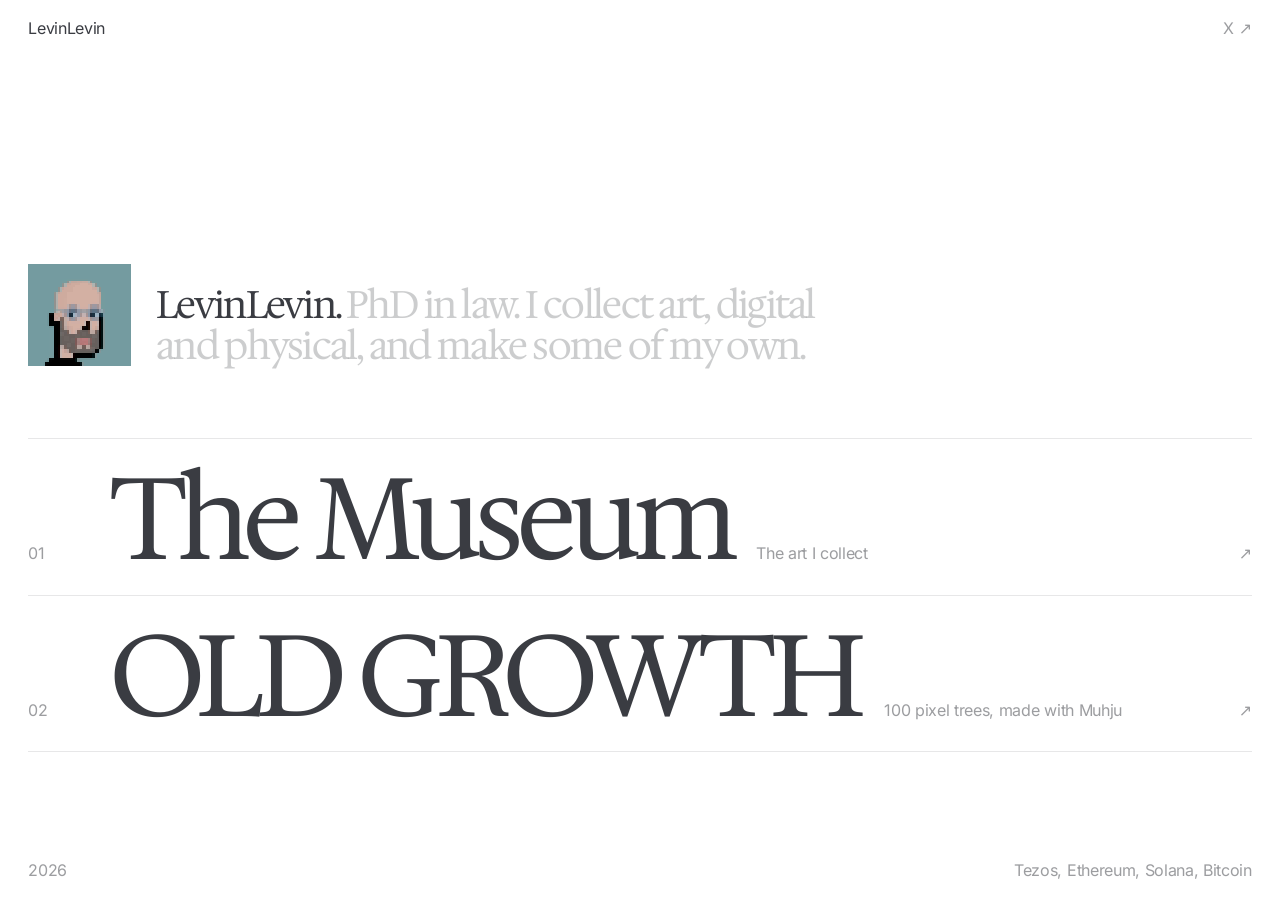
==== index.html @ ade5cfe8 "Fix the room names overlapping their subtitles; plainer copy Co-Authored-By: Claude Opus 5.5 <norepl" ====
<!doctype html>
<html lang="en">
<head>
  <meta charset="utf-8">
  <meta name="viewport" content="width=device-width, initial-scale=1, viewport-fit=cover">
  <title>LevinLevin</title>
  <meta name="description" content="LevinLevin: the art I collect, and OLD GROWTH.">
  <meta name="theme-color" content="#ffffff">
  <meta http-equiv="Content-Security-Policy" content="default-src 'self'; style-src 'self'; font-src 'self'; img-src 'self' data:; script-src 'none'; object-src 'none'; base-uri 'none'; form-action 'none'; upgrade-insecure-requests">
  <meta name="referrer" content="no-referrer">
  <meta property="og:type" content="website">
  <meta property="og:url" content="https://levinlevin.xyz/">
  <link rel="canonical" href="https://levinlevin.xyz/">
  <meta property="og:title" content="LevinLevin">
  <meta property="og:description" content="The art I collect, and OLD GROWTH.">
  <meta property="og:image" content="https://levinlevin.xyz/og.jpg">
  <meta name="twitter:card" content="summary_large_image">
  <meta name="twitter:site" content="@levinlevin__">
  <link rel="icon" type="image/png" href="favicon.png">
  <link rel="apple-touch-icon" href="apple-touch-icon.png">
  <link rel="preload" href="fonts/hedvig-letters-serif-latin-400-normal.woff2" as="font" type="font/woff2" crossorigin>
  <link rel="stylesheet" href="style.css">
</head>
<body>
  <header class="bar">
    <span>LevinLevin</span>
    <a href="https://x.com/levinlevin__" target="_blank" rel="noopener noreferrer">X ↗</a>
  </header>

  <main>
    <div class="who">
      <img class="pfp" src="pfp.png" width="48" height="48" alt="LevinLevin's punk">
      <p class="lede"><span class="ink">LevinLevin.</span> PhD in law. I collect art, digital and physical, and make some of my own.</p>
    </div>

    <ol class="rooms">
      <li>
        <a href="https://museum.levinlevin.xyz/">
          <span class="no">01</span>
          <span class="name">The Museum</span>
          <span class="what">The art I collect</span>
          <span class="go">↗</span>
        </a>
      </li>
      <li>
        <a href="https://oldgrowth.levinlevin.xyz/">
          <span class="no">02</span>
          <span class="name">OLD GROWTH</span>
          <span class="what">100 pixel trees, made with Muhju</span>
          <span class="go">↗</span>
        </a>
      </li>
    </ol>
  </main>

  <footer class="foot">
    <span>2026</span>
    <span>Tezos, Ethereum, Solana, Bitcoin</span>
  </footer>
</body>
</html>
---- style.css ----
@font-face { font-family: 'Inter'; src: url(fonts/inter-latin-wght-normal.woff2) format('woff2'); font-weight: 100 900; font-display: swap; }
@font-face { font-family: 'Hedvig Letters Serif'; src: url(fonts/hedvig-letters-serif-latin-400-normal.woff2) format('woff2'); font-display: swap; }

:root {
  --bg: #ffffff;
  --ink: #3a3c42;
  --mute: rgba(58, 60, 66, 0.5);
  --faint: rgba(58, 60, 66, 0.26);
  --rule: rgba(58, 60, 66, 0.12);
  --gutter: clamp(16px, 2.2vw, 32px);
  --ease: cubic-bezier(.2, .7, .1, 1);
}

* { box-sizing: border-box; }
html { -webkit-text-size-adjust: 100%; }
body {
  margin: 0;
  min-height: 100svh;
  display: grid;
  grid-template-rows: auto 1fr auto;
  background: var(--bg);
  color: var(--ink);
  font-family: 'Inter', ui-sans-serif, system-ui, sans-serif;
  font-size: clamp(16px, 1.25vw, 20px);
  letter-spacing: -0.02em;
  line-height: 1.35;
  -webkit-font-smoothing: antialiased;
}
a { color: inherit; text-decoration: none; }
:focus-visible { outline: 1px solid var(--ink); outline-offset: 4px; }

.bar, .foot {
  display: flex; justify-content: space-between; gap: 16px;
  padding: 18px var(--gutter);
  color: var(--mute);
}
.bar span { color: var(--ink); }
.bar a:hover { color: var(--ink); }

main {
  align-self: end;
  padding: 0 var(--gutter) clamp(48px, 10vh, 120px);
}

.who {
  display: flex; align-items: flex-end; gap: clamp(16px, 2vw, 28px);
  margin: 0 0 clamp(40px, 8vh, 96px);
}
.pfp {
  width: clamp(84px, 8vw, 128px); height: auto; flex: none;
  image-rendering: pixelated;
}
.lede {
  font-family: 'Hedvig Letters Serif', ui-serif, Georgia, serif;
  font-size: clamp(28px, 3vw, 48px);
  letter-spacing: -0.045em;
  line-height: 1.05;
  color: var(--faint);
  margin: 0;
  max-width: 18em;
}
@media (max-width: 560px) { .who { flex-direction: column; align-items: flex-start; } }
.lede .ink { color: var(--ink); }

.rooms { list-style: none; margin: 0; padding: 0; border-top: 1px solid var(--rule); }
.rooms a {
  display: grid;
  grid-template-columns: 3.5em max-content minmax(0, 1fr) auto;
  align-items: baseline;
  gap: clamp(12px, 2vw, 32px);
  padding: clamp(14px, 2.2vw, 28px) 0 clamp(12px, 2vw, 24px);
  border-bottom: 1px solid var(--rule);
  transition: color .35s var(--ease);
}
.no, .what, .go { color: var(--mute); transition: color .35s var(--ease); }
.name {
  font-family: 'Hedvig Letters Serif', ui-serif, Georgia, serif;
  font-size: clamp(48px, 9vw, 168px);
  letter-spacing: -0.06em;
  line-height: .9;
  white-space: nowrap;
}
.what { min-width: 0; }
.go { justify-self: end; transition: transform .5s var(--ease), color .35s var(--ease); }

/* hovering one room quiets the other */
.rooms:hover a { color: var(--faint); }
.rooms:hover a .no, .rooms:hover a .what, .rooms:hover a .go { color: var(--faint); }
.rooms a:hover, .rooms a:hover .no, .rooms a:hover .what, .rooms a:hover .go { color: var(--ink); }
.rooms a:hover .go { transform: translate(.15em, -.15em); }

@media (max-width: 720px) {
  .rooms a { grid-template-columns: 2.4em 1fr auto; row-gap: 6px; }
  .what { grid-column: 2 / -1; }
  .name { font-size: clamp(40px, 12vw, 72px); }
}
@media (prefers-reduced-motion: reduce) { * { transition: none !important; } }
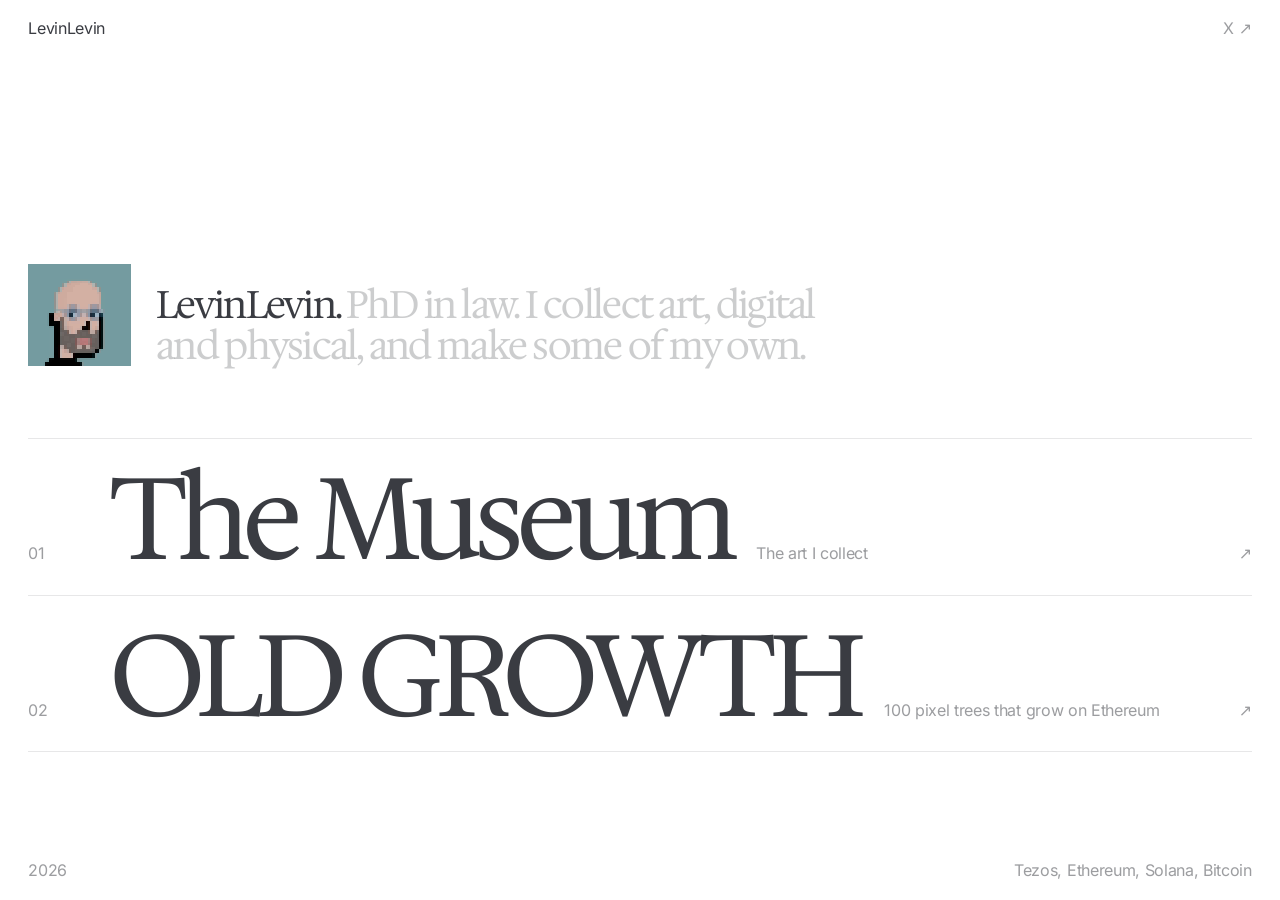
==== commit 612291b5: "OLD GROWTH subtitle: a project by Levin alone Co-Authored-By: Claude Opus 5.5 <noreply@anthropic.com" ====
--- a/index.html
+++ b/index.html
@@ -46,7 +46,7 @@
         <a href="https://oldgrowth.levinlevin.xyz/">
           <span class="no">02</span>
           <span class="name">OLD GROWTH</span>
-          <span class="what">100 pixel trees, made with Muhju</span>
+          <span class="what">100 pixel trees that grow on Ethereum</span>
           <span class="go">↗</span>
         </a>
       </li>
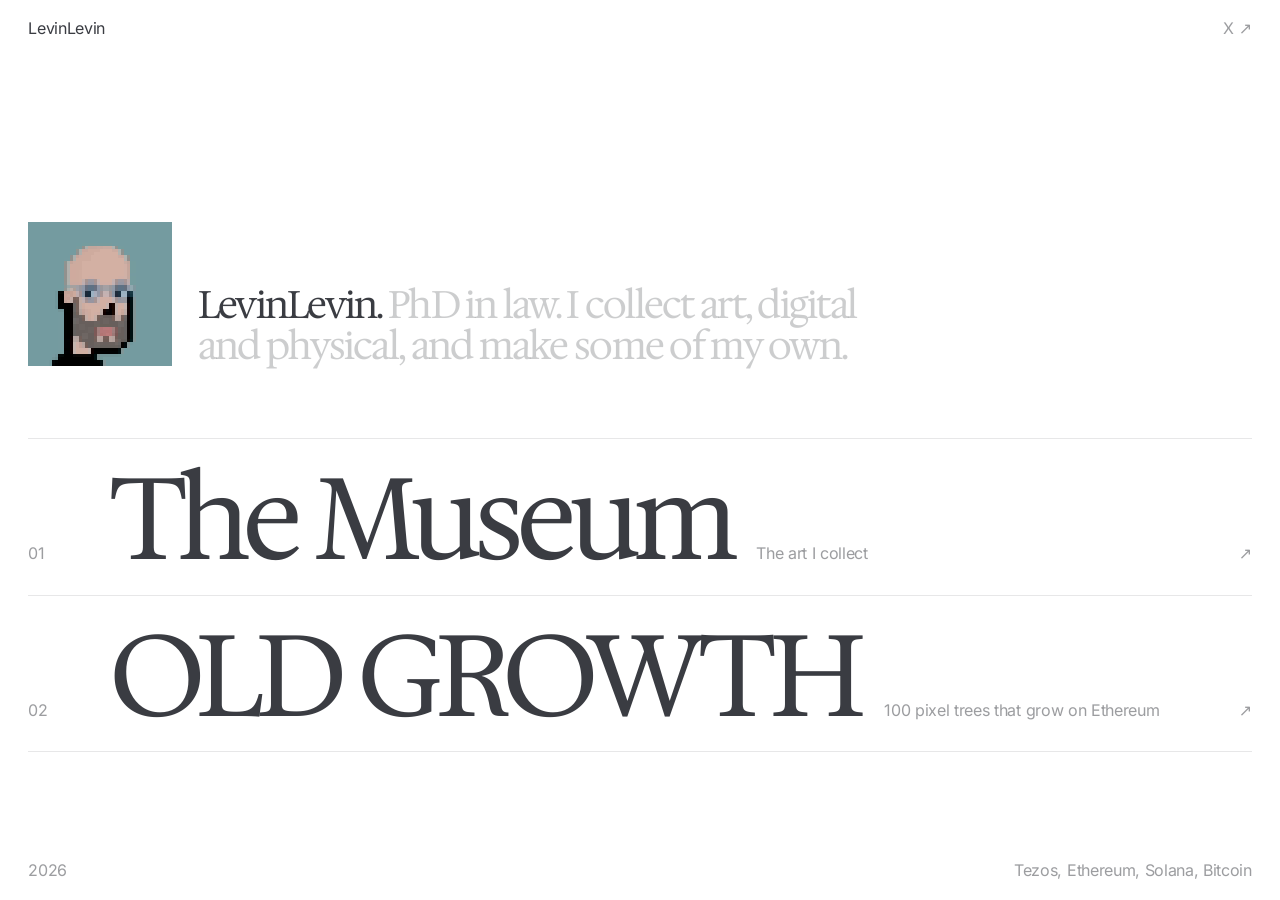
==== commit 8000b550: "Crisp SVG favicon and .ico; pre-scaled punk Co-Authored-By: Claude Opus 5.5 <noreply@anthropic.com>" ====
--- a/index.html
+++ b/index.html
@@ -16,7 +16,8 @@
   <meta property="og:image" content="https://levinlevin.xyz/og.jpg">
   <meta name="twitter:card" content="summary_large_image">
   <meta name="twitter:site" content="@levinlevin__">
-  <link rel="icon" type="image/png" href="favicon.png">
+  <link rel="icon" type="image/svg+xml" href="favicon.svg">
+  <link rel="icon" type="image/png" sizes="192x192" href="favicon.png">
   <link rel="apple-touch-icon" href="apple-touch-icon.png">
   <link rel="preload" href="fonts/hedvig-letters-serif-latin-400-normal.woff2" as="font" type="font/woff2" crossorigin>
   <link rel="stylesheet" href="style.css">
@@ -29,7 +30,7 @@
 
   <main>
     <div class="who">
-      <img class="pfp" src="pfp.png" width="48" height="48" alt="LevinLevin's punk">
+      <img class="pfp" src="pfp@4x.png" width="48" height="48" alt="LevinLevin's punk">
       <p class="lede"><span class="ink">LevinLevin.</span> PhD in law. I collect art, digital and physical, and make some of my own.</p>
     </div>
 
--- a/style.css
+++ b/style.css
@@ -47,9 +47,13 @@
   margin: 0 0 clamp(40px, 8vh, 96px);
 }
 .pfp {
-  width: clamp(84px, 8vw, 128px); height: auto; flex: none;
+  /* whole multiples of the 48px punk, on its own blue-green, so scaling
+     can't leave a light hairline at the edge */
+  width: 96px; height: 96px; flex: none;
+  background: #749ba0;
   image-rendering: pixelated;
 }
+@media (min-width: 1200px) { .pfp { width: 144px; height: 144px; } }
 .lede {
   font-family: 'Hedvig Letters Serif', ui-serif, Georgia, serif;
   font-size: clamp(28px, 3vw, 48px);
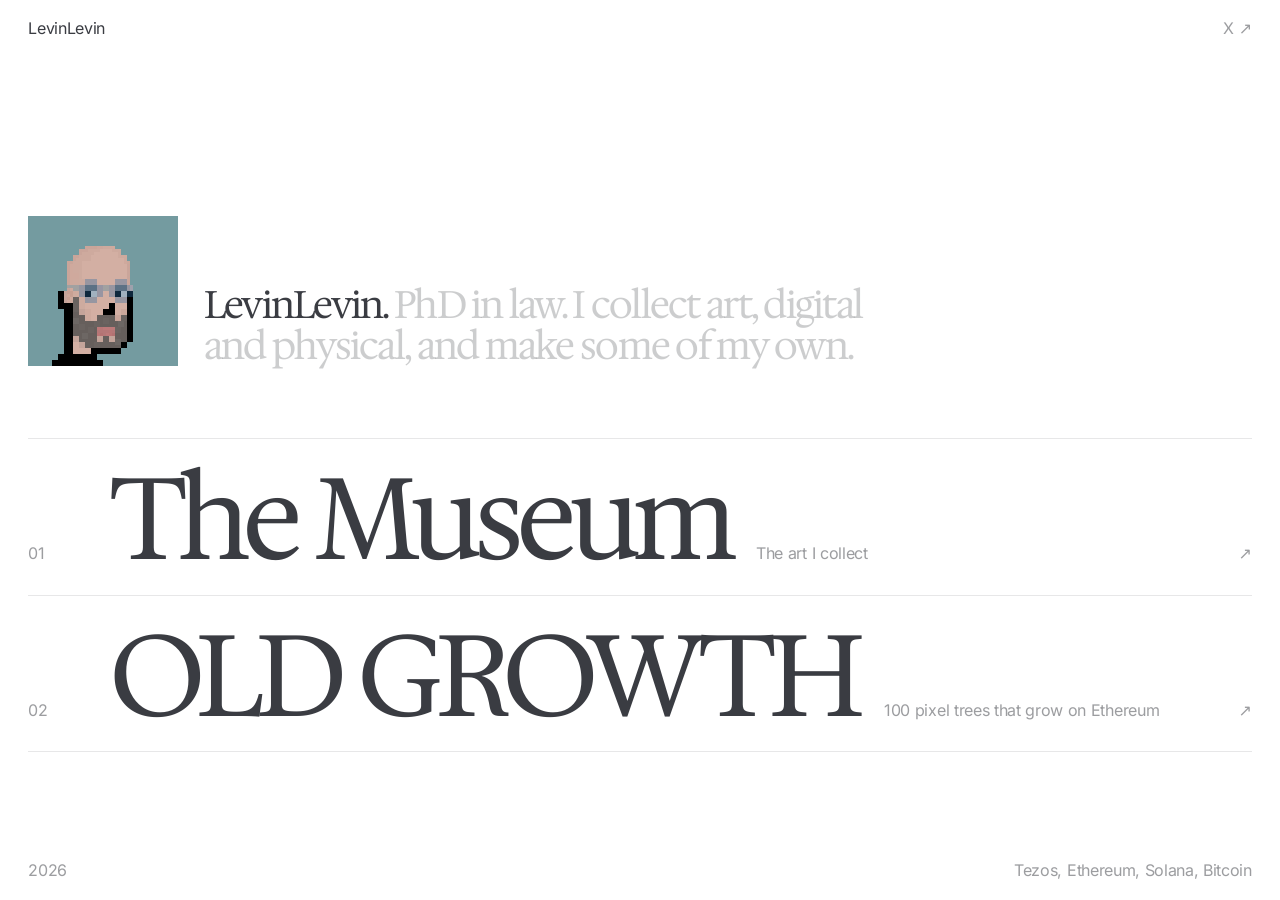
==== commit 94879df5: "Room names sized to their row, subtitles wrap below; Exact punk from the 50px original; favicons at " ====
--- a/index.html
+++ b/index.html
@@ -16,9 +16,11 @@
   <meta property="og:image" content="https://levinlevin.xyz/og.jpg">
   <meta name="twitter:card" content="summary_large_image">
   <meta name="twitter:site" content="@levinlevin__">
-  <link rel="icon" type="image/svg+xml" href="favicon.svg">
-  <link rel="icon" type="image/png" sizes="192x192" href="favicon.png">
-  <link rel="apple-touch-icon" href="apple-touch-icon.png">
+  <link rel="icon" type="image/svg+xml" href="icon.svg?v=2">
+  <link rel="icon" type="image/png" sizes="32x32" href="icon-32.png?v=2">
+  <link rel="icon" type="image/png" sizes="16x16" href="icon-16.png?v=2">
+  <link rel="icon" type="image/png" sizes="200x200" href="icon-200.png?v=2">
+  <link rel="apple-touch-icon" href="apple-touch-icon.png?v=2">
   <link rel="preload" href="fonts/hedvig-letters-serif-latin-400-normal.woff2" as="font" type="font/woff2" crossorigin>
   <link rel="stylesheet" href="style.css">
 </head>
@@ -30,7 +32,7 @@
 
   <main>
     <div class="who">
-      <img class="pfp" src="pfp@4x.png" width="48" height="48" alt="LevinLevin's punk">
+      <img class="pfp" src="punk.png" width="50" height="50" alt="LevinLevin's punk">
       <p class="lede"><span class="ink">LevinLevin.</span> PhD in law. I collect art, digital and physical, and make some of my own.</p>
     </div>
 
@@ -38,16 +40,16 @@
       <li>
         <a href="https://museum.levinlevin.xyz/">
           <span class="no">01</span>
-          <span class="name">The Museum</span>
-          <span class="what">The art I collect</span>
+          <span class="title"><span class="name">The Museum</span>
+          <span class="what">The art I collect</span></span>
           <span class="go">↗</span>
         </a>
       </li>
       <li>
         <a href="https://oldgrowth.levinlevin.xyz/">
           <span class="no">02</span>
-          <span class="name">OLD GROWTH</span>
-          <span class="what">100 pixel trees that grow on Ethereum</span>
+          <span class="title"><span class="name">OLD GROWTH</span>
+          <span class="what">100 pixel trees that grow on Ethereum</span></span>
           <span class="go">↗</span>
         </a>
       </li>
--- a/style.css
+++ b/style.css
@@ -47,13 +47,13 @@
   margin: 0 0 clamp(40px, 8vh, 96px);
 }
 .pfp {
-  /* whole multiples of the 48px punk, on its own blue-green, so scaling
-     can't leave a light hairline at the edge */
-  width: 96px; height: 96px; flex: none;
+  /* whole multiples of the 50px punk (scripts/punk.py), on its own blue-green,
+     so every pixel stays a sharp square and no light hairline shows at the edge */
+  width: 100px; height: 100px; flex: none;
   background: #749ba0;
   image-rendering: pixelated;
 }
-@media (min-width: 1200px) { .pfp { width: 144px; height: 144px; } }
+@media (min-width: 1200px) { .pfp { width: 150px; height: 150px; } }
 .lede {
   font-family: 'Hedvig Letters Serif', ui-serif, Georgia, serif;
   font-size: clamp(28px, 3vw, 48px);
@@ -66,23 +66,32 @@
 @media (max-width: 560px) { .who { flex-direction: column; align-items: flex-start; } }
 .lede .ink { color: var(--ink); }
 
-.rooms { list-style: none; margin: 0; padding: 0; border-top: 1px solid var(--rule); }
+/* A room's name and subtitle share one block: the subtitle sits beside the name
+   when there is room and drops below it when there isn't, so the two can never
+   collide. The name's size is capped by the row's own width (about 6.4 times its
+   size for "OLD GROWTH", the longest), so it never runs past the edge either. */
+.rooms { list-style: none; margin: 0; padding: 0; border-top: 1px solid var(--rule); container-type: inline-size; }
 .rooms a {
   display: grid;
-  grid-template-columns: 3.5em max-content minmax(0, 1fr) auto;
+  grid-template-columns: 3.5em minmax(0, 1fr) auto;
   align-items: baseline;
   gap: clamp(12px, 2vw, 32px);
   padding: clamp(14px, 2.2vw, 28px) 0 clamp(12px, 2vw, 24px);
   border-bottom: 1px solid var(--rule);
   transition: color .35s var(--ease);
 }
+.title {
+  display: flex; flex-wrap: wrap; align-items: baseline;
+  column-gap: clamp(12px, 2vw, 32px); row-gap: 6px;
+  min-width: 0;
+}
 .no, .what, .go { color: var(--mute); transition: color .35s var(--ease); }
 .name {
   font-family: 'Hedvig Letters Serif', ui-serif, Georgia, serif;
-  font-size: clamp(48px, 9vw, 168px);
+  font-size: min(9vw, 168px, calc((100cqi - 10rem) / 6.4));
   letter-spacing: -0.06em;
   line-height: .9;
-  white-space: nowrap;
+  overflow-wrap: anywhere;
 }
 .what { min-width: 0; }
 .go { justify-self: end; transition: transform .5s var(--ease), color .35s var(--ease); }
@@ -94,8 +103,7 @@
 .rooms a:hover .go { transform: translate(.15em, -.15em); }
 
 @media (max-width: 720px) {
-  .rooms a { grid-template-columns: 2.4em 1fr auto; row-gap: 6px; }
-  .what { grid-column: 2 / -1; }
-  .name { font-size: clamp(40px, 12vw, 72px); }
+  .rooms a { grid-template-columns: 2.4em minmax(0, 1fr) auto; }
+  .name { font-size: min(12vw, 72px, calc((100cqi - 6rem) / 6.4)); }
 }
 @media (prefers-reduced-motion: reduce) { * { transition: none !important; } }
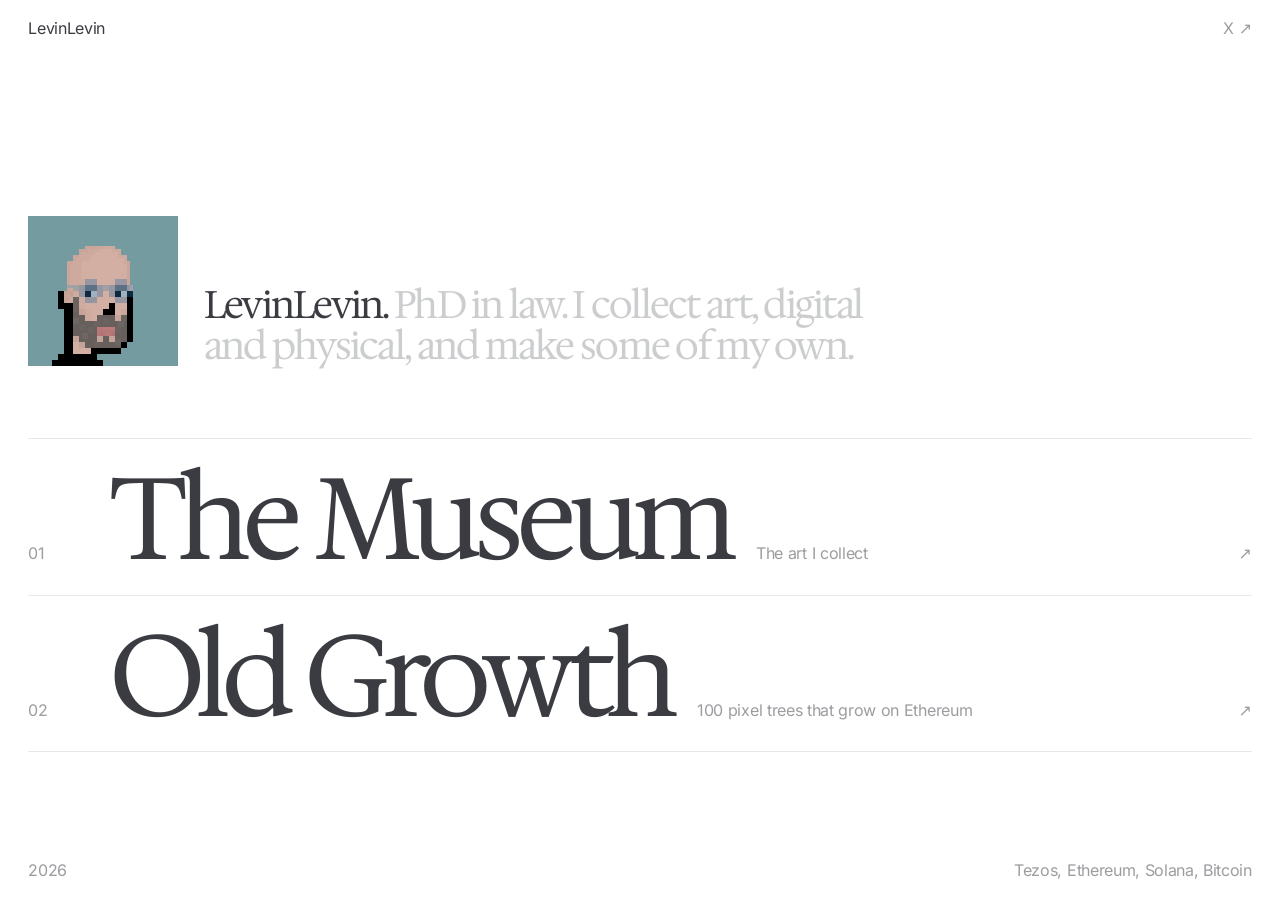
==== commit 3a784134: "Old Growth instead of OLD GROWTH on the landing page (and its preview card) Co-Authored-By: Claude O" ====
--- a/index.html
+++ b/index.html
@@ -4,7 +4,7 @@
   <meta charset="utf-8">
   <meta name="viewport" content="width=device-width, initial-scale=1, viewport-fit=cover">
   <title>LevinLevin</title>
-  <meta name="description" content="LevinLevin: the art I collect, and OLD GROWTH.">
+  <meta name="description" content="LevinLevin: the art I collect, and Old Growth.">
   <meta name="theme-color" content="#ffffff">
   <meta http-equiv="Content-Security-Policy" content="default-src 'self'; style-src 'self'; font-src 'self'; img-src 'self' data:; script-src 'none'; object-src 'none'; base-uri 'none'; form-action 'none'; upgrade-insecure-requests">
   <meta name="referrer" content="no-referrer">
@@ -12,8 +12,12 @@
   <meta property="og:url" content="https://levinlevin.xyz/">
   <link rel="canonical" href="https://levinlevin.xyz/">
   <meta property="og:title" content="LevinLevin">
-  <meta property="og:description" content="The art I collect, and OLD GROWTH.">
-  <meta property="og:image" content="https://levinlevin.xyz/og.jpg">
+  <meta property="og:description" content="The art I collect, and Old Growth.">
+  <meta property="og:image" content="https://levinlevin.xyz/og-card.png?v=2">
+  <meta property="og:image:width" content="1200">
+  <meta property="og:image:height" content="630">
+  <meta property="og:image:alt" content="LevinLevin's punk">
+  <meta name="twitter:image" content="https://levinlevin.xyz/og-card.png?v=2">
   <meta name="twitter:card" content="summary_large_image">
   <meta name="twitter:site" content="@levinlevin__">
   <link rel="icon" type="image/svg+xml" href="icon.svg?v=2">
@@ -48,7 +52,7 @@
       <li>
         <a href="https://oldgrowth.levinlevin.xyz/">
           <span class="no">02</span>
-          <span class="title"><span class="name">OLD GROWTH</span>
+          <span class="title"><span class="name">Old Growth</span>
           <span class="what">100 pixel trees that grow on Ethereum</span></span>
           <span class="go">↗</span>
         </a>
--- a/style.css
+++ b/style.css
@@ -68,8 +68,8 @@
 
 /* A room's name and subtitle share one block: the subtitle sits beside the name
    when there is room and drops below it when there isn't, so the two can never
-   collide. The name's size is capped by the row's own width (about 6.4 times its
-   size for "OLD GROWTH", the longest), so it never runs past the edge either. */
+   collide. The name's size is capped by the row's own width (6.4 times its size;
+   "The Museum", the longest, is about 5.4), so it never runs past the edge either. */
 .rooms { list-style: none; margin: 0; padding: 0; border-top: 1px solid var(--rule); container-type: inline-size; }
 .rooms a {
   display: grid;
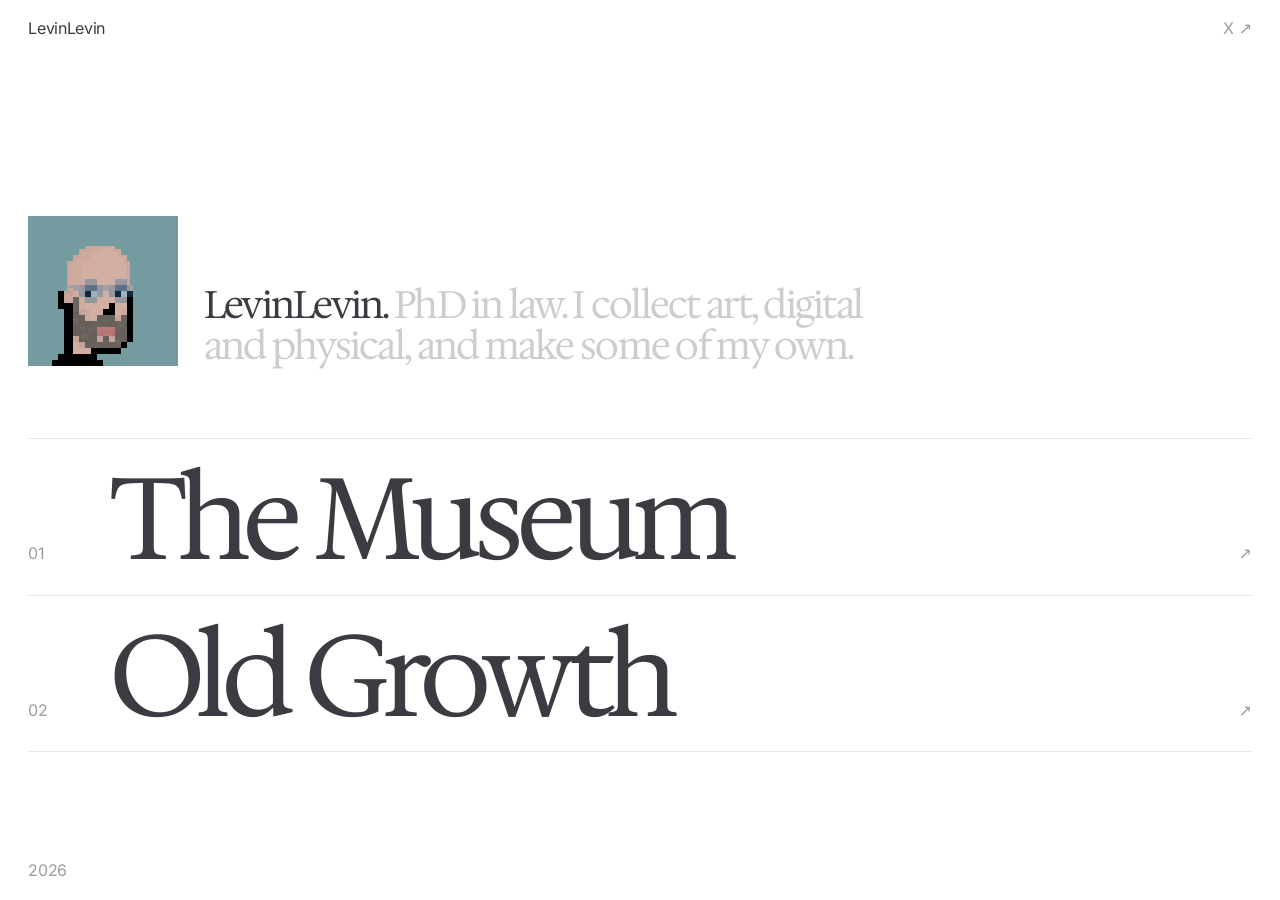
==== commit 977cdead: "Landing: the rooms stand on their own (no subtitles); footer without the chains Co-Authored-By: Clau" ====
--- a/index.html
+++ b/index.html
@@ -44,16 +44,14 @@
       <li>
         <a href="https://museum.levinlevin.xyz/">
           <span class="no">01</span>
-          <span class="title"><span class="name">The Museum</span>
-          <span class="what">The art I collect</span></span>
+          <span class="name">The Museum</span>
           <span class="go">↗</span>
         </a>
       </li>
       <li>
         <a href="https://oldgrowth.levinlevin.xyz/">
           <span class="no">02</span>
-          <span class="title"><span class="name">Old Growth</span>
-          <span class="what">100 pixel trees that grow on Ethereum</span></span>
+          <span class="name">Old Growth</span>
           <span class="go">↗</span>
         </a>
       </li>
@@ -62,7 +60,6 @@
 
   <footer class="foot">
     <span>2026</span>
-    <span>Tezos, Ethereum, Solana, Bitcoin</span>
   </footer>
 </body>
 </html>
--- a/style.css
+++ b/style.css
@@ -66,10 +66,9 @@
 @media (max-width: 560px) { .who { flex-direction: column; align-items: flex-start; } }
 .lede .ink { color: var(--ink); }
 
-/* A room's name and subtitle share one block: the subtitle sits beside the name
-   when there is room and drops below it when there isn't, so the two can never
-   collide. The name's size is capped by the row's own width (6.4 times its size;
-   "The Museum", the longest, is about 5.4), so it never runs past the edge either. */
+/* Each room is its name alone. The name's size is capped by the row's own width
+   (6.4 times its size; "The Museum", the longest, is about 5.4), so it never
+   runs past the edge. */
 .rooms { list-style: none; margin: 0; padding: 0; border-top: 1px solid var(--rule); container-type: inline-size; }
 .rooms a {
   display: grid;
@@ -80,26 +79,21 @@
   border-bottom: 1px solid var(--rule);
   transition: color .35s var(--ease);
 }
-.title {
-  display: flex; flex-wrap: wrap; align-items: baseline;
-  column-gap: clamp(12px, 2vw, 32px); row-gap: 6px;
-  min-width: 0;
-}
-.no, .what, .go { color: var(--mute); transition: color .35s var(--ease); }
+.no, .go { color: var(--mute); transition: color .35s var(--ease); }
 .name {
   font-family: 'Hedvig Letters Serif', ui-serif, Georgia, serif;
   font-size: min(9vw, 168px, calc((100cqi - 10rem) / 6.4));
   letter-spacing: -0.06em;
   line-height: .9;
   overflow-wrap: anywhere;
+  min-width: 0;
 }
-.what { min-width: 0; }
 .go { justify-self: end; transition: transform .5s var(--ease), color .35s var(--ease); }
 
 /* hovering one room quiets the other */
 .rooms:hover a { color: var(--faint); }
-.rooms:hover a .no, .rooms:hover a .what, .rooms:hover a .go { color: var(--faint); }
-.rooms a:hover, .rooms a:hover .no, .rooms a:hover .what, .rooms a:hover .go { color: var(--ink); }
+.rooms:hover a .no, .rooms:hover a .go { color: var(--faint); }
+.rooms a:hover, .rooms a:hover .no, .rooms a:hover .go { color: var(--ink); }
 .rooms a:hover .go { transform: translate(.15em, -.15em); }
 
 @media (max-width: 720px) {
